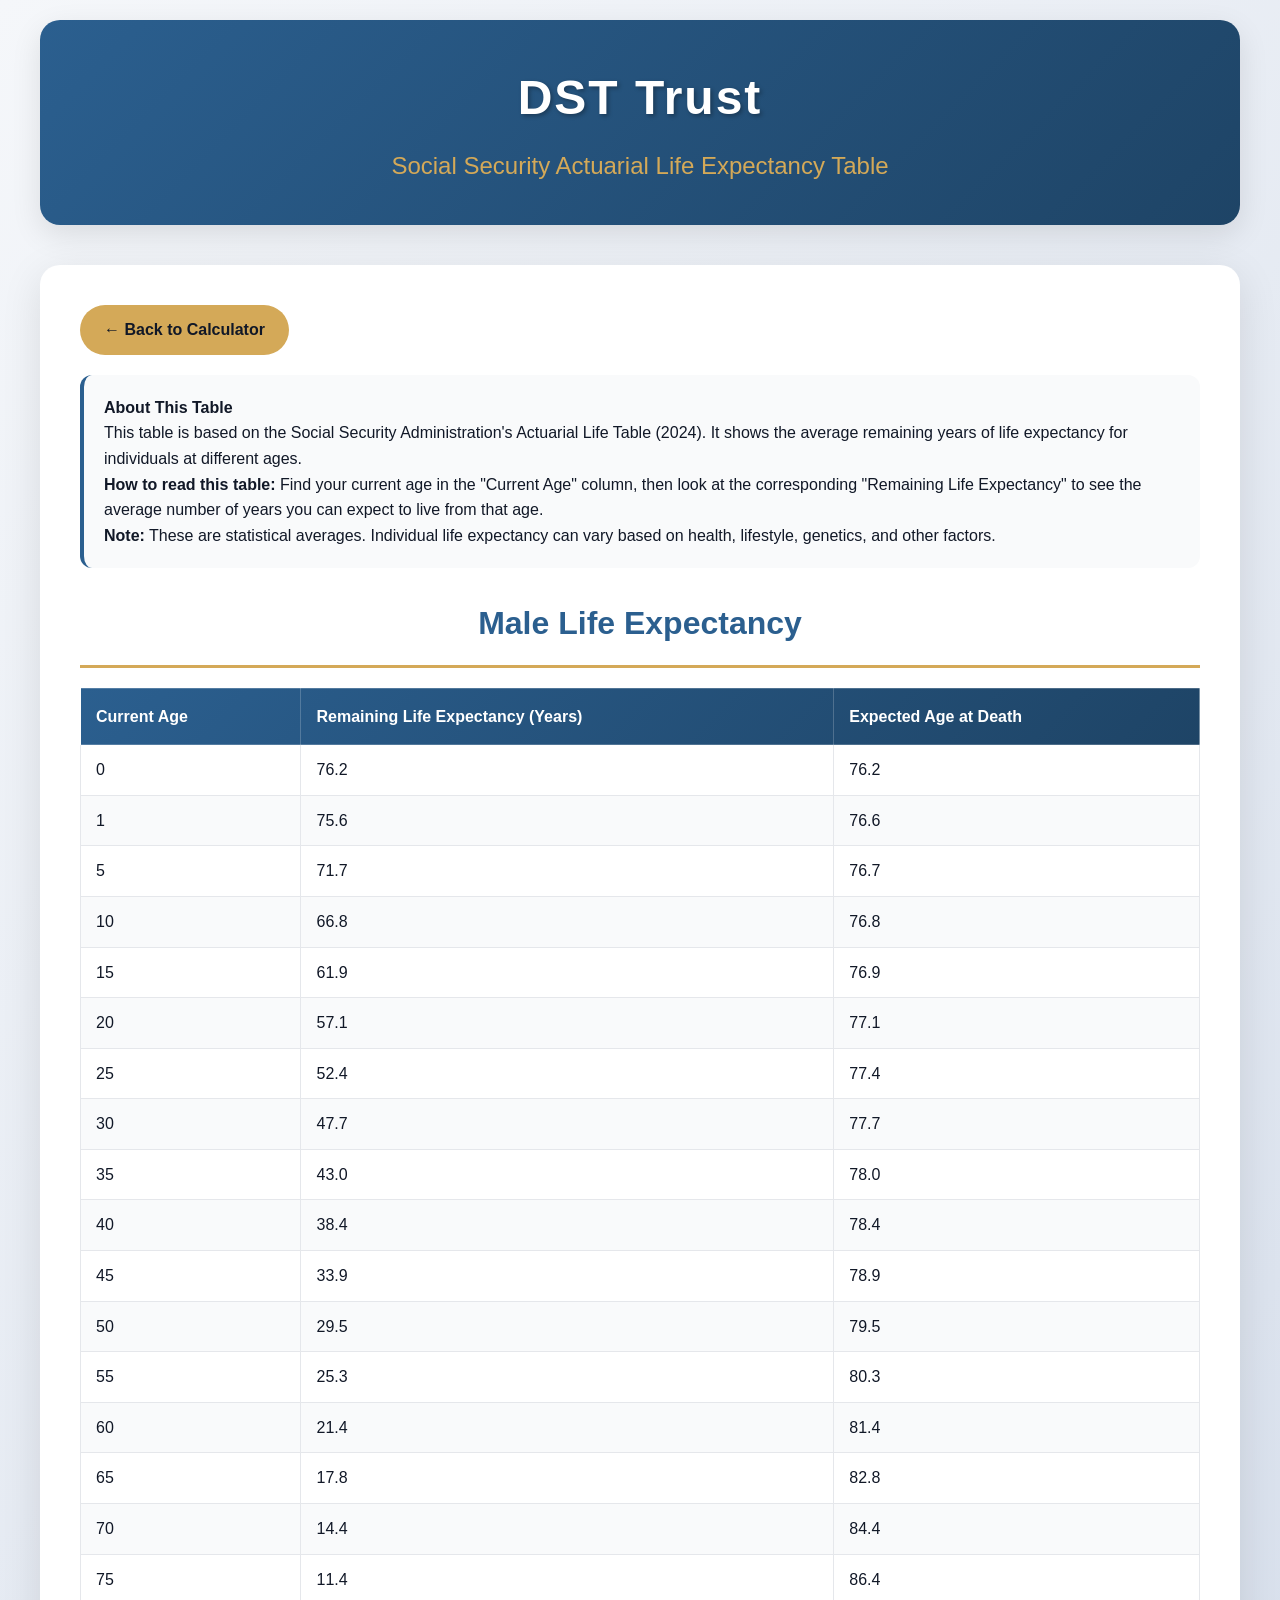
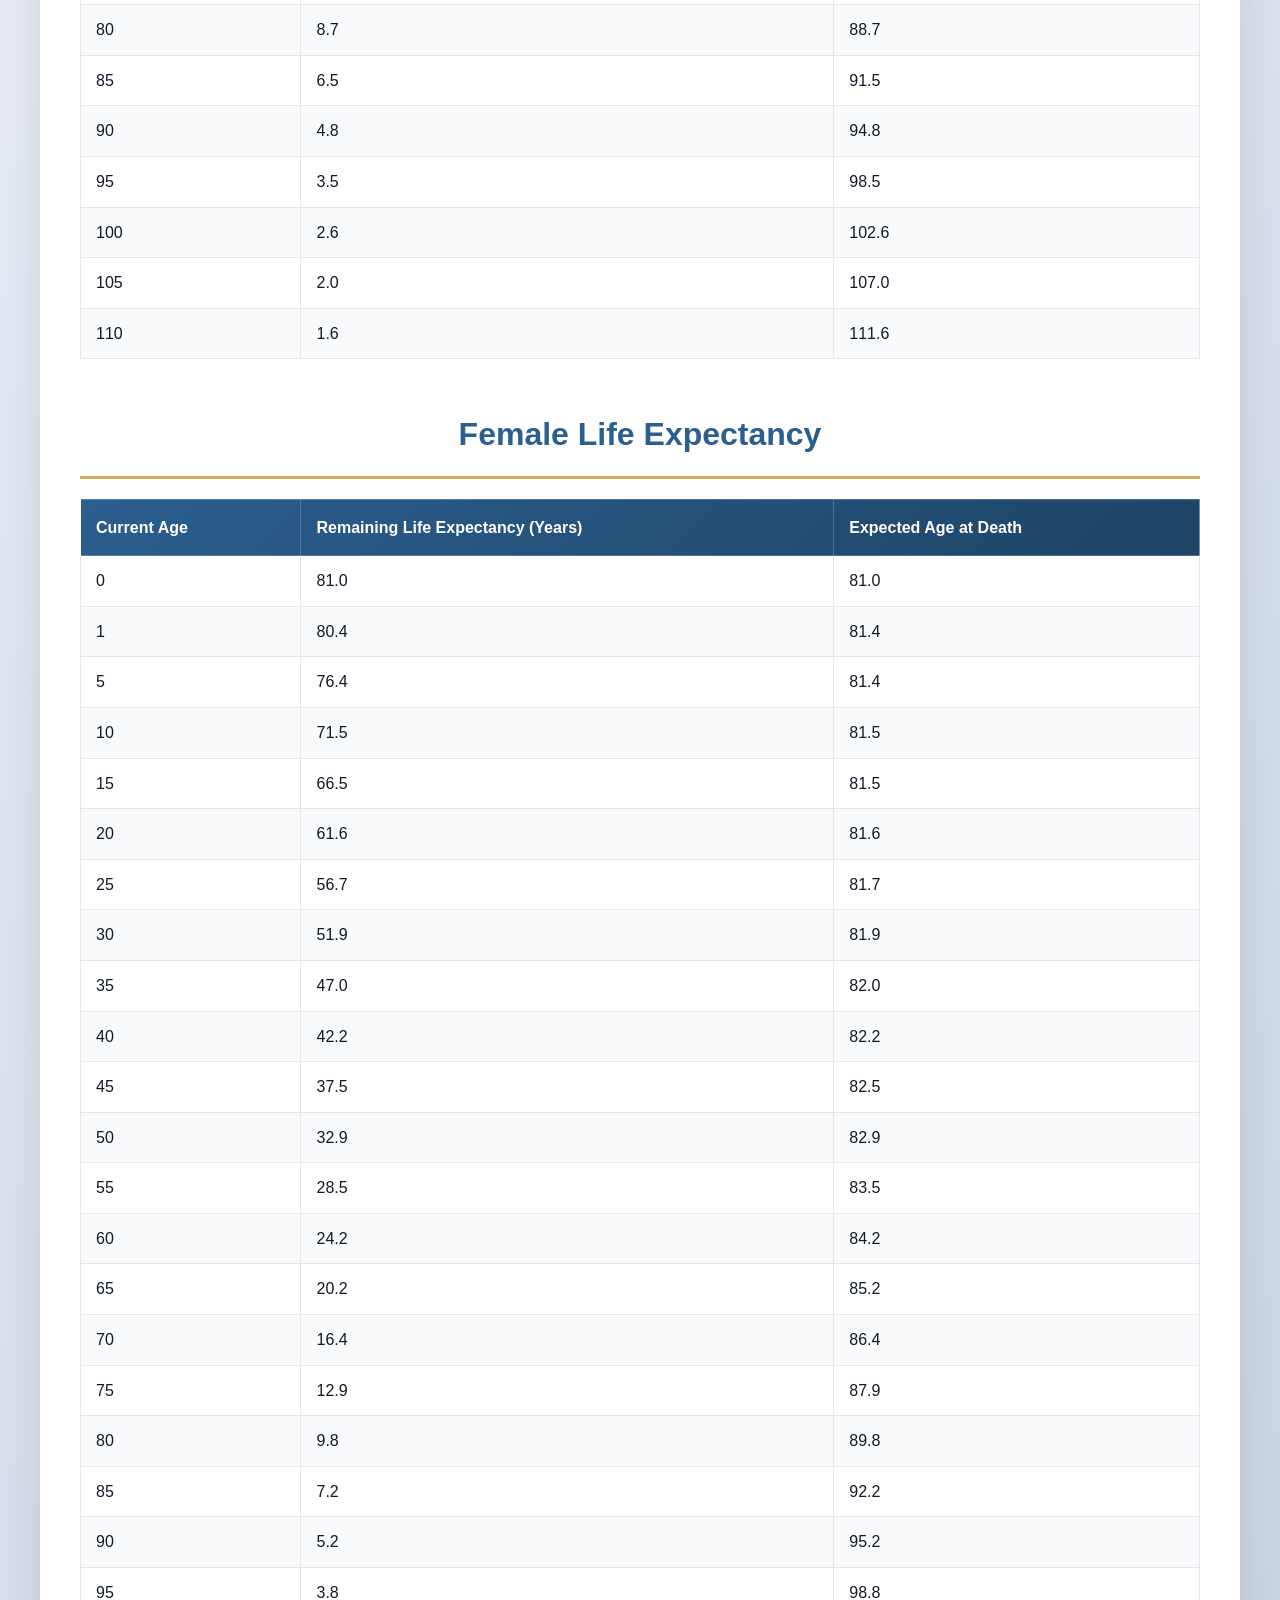
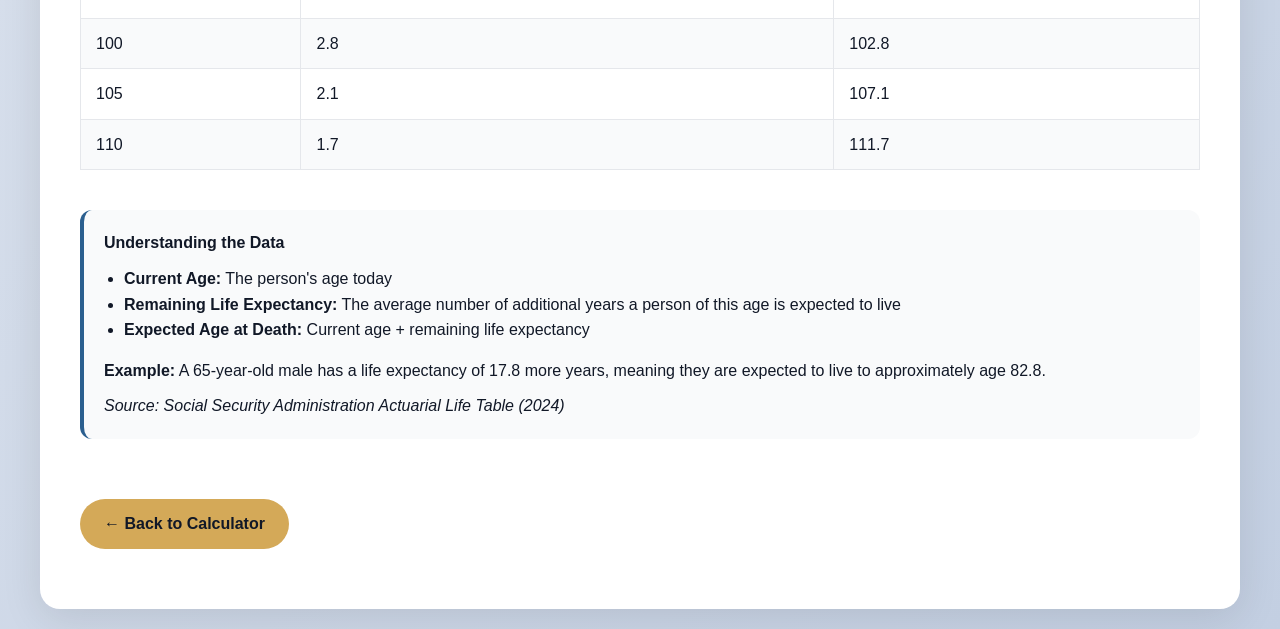
==== life-expectancy-table.html @ c445c2fd "Add comprehensive 453 Tax Savings Calculator Implemented a full-featured tax calculator for DST Trus" ====
<!DOCTYPE html>
<html lang="en">
<head>
    <meta charset="UTF-8">
    <meta name="viewport" content="width=device-width, initial-scale=1.0">
    <title>DST Trust - Social Security Life Expectancy Table</title>
    <link rel="stylesheet" href="styles.css">
</head>
<body>
    <div class="container">
        <header>
            <h1>DST Trust</h1>
            <h2>Social Security Actuarial Life Expectancy Table</h2>
        </header>

        <div class="table-container">
            <a href="index.html" class="back-button">← Back to Calculator</a>

            <div class="info-text">
                <h4>About This Table</h4>
                <p>This table is based on the Social Security Administration's Actuarial Life Table (2024). It shows the average remaining years of life expectancy for individuals at different ages.</p>
                <p><strong>How to read this table:</strong> Find your current age in the "Current Age" column, then look at the corresponding "Remaining Life Expectancy" to see the average number of years you can expect to live from that age.</p>
                <p><strong>Note:</strong> These are statistical averages. Individual life expectancy can vary based on health, lifestyle, genetics, and other factors.</p>
            </div>

            <h3>Male Life Expectancy</h3>
            <table>
                <thead>
                    <tr>
                        <th>Current Age</th>
                        <th>Remaining Life Expectancy (Years)</th>
                        <th>Expected Age at Death</th>
                    </tr>
                </thead>
                <tbody>
                    <tr><td>0</td><td>76.2</td><td>76.2</td></tr>
                    <tr><td>1</td><td>75.6</td><td>76.6</td></tr>
                    <tr><td>5</td><td>71.7</td><td>76.7</td></tr>
                    <tr><td>10</td><td>66.8</td><td>76.8</td></tr>
                    <tr><td>15</td><td>61.9</td><td>76.9</td></tr>
                    <tr><td>20</td><td>57.1</td><td>77.1</td></tr>
                    <tr><td>25</td><td>52.4</td><td>77.4</td></tr>
                    <tr><td>30</td><td>47.7</td><td>77.7</td></tr>
                    <tr><td>35</td><td>43.0</td><td>78.0</td></tr>
                    <tr><td>40</td><td>38.4</td><td>78.4</td></tr>
                    <tr><td>45</td><td>33.9</td><td>78.9</td></tr>
                    <tr><td>50</td><td>29.5</td><td>79.5</td></tr>
                    <tr><td>55</td><td>25.3</td><td>80.3</td></tr>
                    <tr><td>60</td><td>21.4</td><td>81.4</td></tr>
                    <tr><td>65</td><td>17.8</td><td>82.8</td></tr>
                    <tr><td>70</td><td>14.4</td><td>84.4</td></tr>
                    <tr><td>75</td><td>11.4</td><td>86.4</td></tr>
                    <tr><td>80</td><td>8.7</td><td>88.7</td></tr>
                    <tr><td>85</td><td>6.5</td><td>91.5</td></tr>
                    <tr><td>90</td><td>4.8</td><td>94.8</td></tr>
                    <tr><td>95</td><td>3.5</td><td>98.5</td></tr>
                    <tr><td>100</td><td>2.6</td><td>102.6</td></tr>
                    <tr><td>105</td><td>2.0</td><td>107.0</td></tr>
                    <tr><td>110</td><td>1.6</td><td>111.6</td></tr>
                </tbody>
            </table>

            <h3 style="margin-top: 50px;">Female Life Expectancy</h3>
            <table>
                <thead>
                    <tr>
                        <th>Current Age</th>
                        <th>Remaining Life Expectancy (Years)</th>
                        <th>Expected Age at Death</th>
                    </tr>
                </thead>
                <tbody>
                    <tr><td>0</td><td>81.0</td><td>81.0</td></tr>
                    <tr><td>1</td><td>80.4</td><td>81.4</td></tr>
                    <tr><td>5</td><td>76.4</td><td>81.4</td></tr>
                    <tr><td>10</td><td>71.5</td><td>81.5</td></tr>
                    <tr><td>15</td><td>66.5</td><td>81.5</td></tr>
                    <tr><td>20</td><td>61.6</td><td>81.6</td></tr>
                    <tr><td>25</td><td>56.7</td><td>81.7</td></tr>
                    <tr><td>30</td><td>51.9</td><td>81.9</td></tr>
                    <tr><td>35</td><td>47.0</td><td>82.0</td></tr>
                    <tr><td>40</td><td>42.2</td><td>82.2</td></tr>
                    <tr><td>45</td><td>37.5</td><td>82.5</td></tr>
                    <tr><td>50</td><td>32.9</td><td>82.9</td></tr>
                    <tr><td>55</td><td>28.5</td><td>83.5</td></tr>
                    <tr><td>60</td><td>24.2</td><td>84.2</td></tr>
                    <tr><td>65</td><td>20.2</td><td>85.2</td></tr>
                    <tr><td>70</td><td>16.4</td><td>86.4</td></tr>
                    <tr><td>75</td><td>12.9</td><td>87.9</td></tr>
                    <tr><td>80</td><td>9.8</td><td>89.8</td></tr>
                    <tr><td>85</td><td>7.2</td><td>92.2</td></tr>
                    <tr><td>90</td><td>5.2</td><td>95.2</td></tr>
                    <tr><td>95</td><td>3.8</td><td>98.8</td></tr>
                    <tr><td>100</td><td>2.8</td><td>102.8</td></tr>
                    <tr><td>105</td><td>2.1</td><td>107.1</td></tr>
                    <tr><td>110</td><td>1.7</td><td>111.7</td></tr>
                </tbody>
            </table>

            <div class="info-text" style="margin-top: 40px;">
                <h4>Understanding the Data</h4>
                <ul style="margin-left: 20px; margin-top: 10px;">
                    <li><strong>Current Age:</strong> The person's age today</li>
                    <li><strong>Remaining Life Expectancy:</strong> The average number of additional years a person of this age is expected to live</li>
                    <li><strong>Expected Age at Death:</strong> Current age + remaining life expectancy</li>
                </ul>
                <p style="margin-top: 15px;"><strong>Example:</strong> A 65-year-old male has a life expectancy of 17.8 more years, meaning they are expected to live to approximately age 82.8.</p>
                <p style="margin-top: 10px;"><em>Source: Social Security Administration Actuarial Life Table (2024)</em></p>
            </div>

            <a href="index.html" class="back-button" style="margin-top: 30px;">← Back to Calculator</a>
        </div>
    </div>
</body>
</html>
---- styles.css ----
/* Brand Colors */
:root {
    --primary-blue: #2b5f8f;
    --primary-gold: #d4a958;
    --primary-red: #c44d4d;
    --primary-gray: #6B7280;
    --white: #ffffff;
    --light-gray: #f9fafb;
    --border-gray: #e5e7eb;
    --text-dark: #111827;
    --text-medium: #374151;
    --success-green: #10b981;
    --shadow: rgba(0, 0, 0, 0.1);
}

* {
    margin: 0;
    padding: 0;
    box-sizing: border-box;
}

body {
    font-family: 'Segoe UI', Tahoma, Geneva, Verdana, sans-serif;
    background: linear-gradient(135deg, #f5f7fa 0%, #c3cfe2 100%);
    color: var(--text-dark);
    line-height: 1.6;
    min-height: 100vh;
    padding: 20px;
}

.container {
    max-width: 1200px;
    margin: 0 auto;
}

header {
    text-align: center;
    margin-bottom: 40px;
    background: linear-gradient(135deg, var(--primary-blue) 0%, #1e4466 100%);
    padding: 40px 20px;
    border-radius: 20px;
    color: var(--white);
    box-shadow: 0 10px 30px var(--shadow);
}

header h1 {
    font-size: 3em;
    margin-bottom: 10px;
    letter-spacing: 2px;
    text-shadow: 2px 2px 4px rgba(0, 0, 0, 0.3);
}

header h2 {
    font-size: 1.5em;
    font-weight: 300;
    color: var(--primary-gold);
}

.calculator-card {
    background: var(--white);
    border-radius: 20px;
    padding: 40px;
    box-shadow: 0 10px 40px var(--shadow);
    margin-bottom: 30px;
}

.section {
    margin-bottom: 35px;
    padding-bottom: 30px;
    border-bottom: 2px solid var(--border-gray);
}

.section:last-child {
    border-bottom: none;
}

.section h3 {
    color: var(--primary-blue);
    font-size: 1.8em;
    margin-bottom: 25px;
    padding-bottom: 10px;
    border-bottom: 3px solid var(--primary-gold);
    display: inline-block;
}

.form-group {
    margin-bottom: 25px;
}

.form-group label {
    display: block;
    margin-bottom: 8px;
    font-weight: 600;
    color: var(--text-medium);
    font-size: 0.95em;
}

.form-group input,
.form-group select {
    width: 100%;
    padding: 14px 18px;
    border: 2px solid var(--border-gray);
    border-radius: 12px;
    font-size: 1em;
    transition: all 0.3s ease;
    background-color: var(--light-gray);
}

.form-group input:focus,
.form-group select:focus {
    outline: none;
    border-color: var(--primary-blue);
    background-color: var(--white);
    box-shadow: 0 0 0 4px rgba(43, 95, 143, 0.1);
}

.help-text {
    display: block;
    margin-top: 6px;
    font-size: 0.85em;
    color: var(--primary-gray);
    font-style: italic;
}

.button-group {
    display: flex;
    gap: 15px;
    margin-top: 30px;
    flex-wrap: wrap;
}

.btn-primary,
.btn-secondary {
    padding: 16px 32px;
    font-size: 1.1em;
    font-weight: 600;
    border: none;
    border-radius: 50px;
    cursor: pointer;
    transition: all 0.3s ease;
    text-decoration: none;
    display: inline-block;
    text-align: center;
}

.btn-primary {
    background: linear-gradient(135deg, var(--primary-blue) 0%, #1e4466 100%);
    color: var(--white);
    flex: 1;
    min-width: 200px;
}

.btn-primary:hover {
    transform: translateY(-2px);
    box-shadow: 0 8px 20px rgba(43, 95, 143, 0.3);
}

.btn-secondary {
    background: linear-gradient(135deg, var(--primary-gold) 0%, #c49748 100%);
    color: var(--text-dark);
    flex: 1;
    min-width: 200px;
}

.btn-secondary:hover {
    transform: translateY(-2px);
    box-shadow: 0 8px 20px rgba(212, 169, 88, 0.3);
}

.results-section {
    background: var(--white);
    border-radius: 20px;
    padding: 40px;
    box-shadow: 0 10px 40px var(--shadow);
    margin-top: 30px;
}

.results-section h3 {
    color: var(--primary-blue);
    font-size: 2em;
    margin-bottom: 30px;
    text-align: center;
    padding-bottom: 15px;
    border-bottom: 3px solid var(--primary-gold);
}

.results-grid {
    display: grid;
    grid-template-columns: repeat(auto-fit, minmax(280px, 1fr));
    gap: 25px;
    margin-bottom: 40px;
}

.result-card {
    background: var(--light-gray);
    border-radius: 16px;
    padding: 25px;
    border: 2px solid var(--border-gray);
    transition: all 0.3s ease;
}

.result-card:hover {
    transform: translateY(-3px);
    box-shadow: 0 8px 20px var(--shadow);
}

.result-card.highlight {
    background: linear-gradient(135deg, rgba(43, 95, 143, 0.05) 0%, rgba(212, 169, 88, 0.05) 100%);
    border: 2px solid var(--primary-gold);
}

.result-card h4 {
    color: var(--primary-blue);
    font-size: 1.3em;
    margin-bottom: 20px;
    padding-bottom: 10px;
    border-bottom: 2px solid var(--primary-gold);
}

.result-item {
    display: flex;
    justify-content: space-between;
    padding: 10px 0;
    border-bottom: 1px solid var(--border-gray);
}

.result-item:last-child {
    border-bottom: none;
}

.result-item.total {
    margin-top: 10px;
    padding-top: 15px;
    border-top: 2px solid var(--primary-blue);
    font-size: 1.1em;
}

.result-item span:first-child {
    color: var(--text-medium);
}

.result-item span:last-child {
    color: var(--primary-blue);
    font-weight: 600;
}

.comparison-section {
    background: var(--light-gray);
    border-radius: 16px;
    padding: 30px;
    margin-top: 30px;
}

.comparison-section h4 {
    color: var(--primary-blue);
    font-size: 1.6em;
    margin-bottom: 25px;
    text-align: center;
}

.comparison-card {
    display: grid;
    grid-template-columns: repeat(auto-fit, minmax(300px, 1fr));
    gap: 25px;
    margin-bottom: 25px;
}

.comparison-item {
    background: var(--white);
    border-radius: 12px;
    padding: 25px;
    border: 2px solid var(--border-gray);
}

.comparison-item.highlight {
    background: linear-gradient(135deg, rgba(43, 95, 143, 0.08) 0%, rgba(212, 169, 88, 0.08) 100%);
    border: 2px solid var(--primary-gold);
}

.comparison-item h5 {
    color: var(--primary-blue);
    font-size: 1.2em;
    margin-bottom: 15px;
    padding-bottom: 8px;
    border-bottom: 2px solid var(--primary-gold);
}

.comparison-item p {
    margin: 12px 0;
    color: var(--text-medium);
}

.comparison-item span {
    font-weight: 700;
    color: var(--primary-blue);
    float: right;
}

.advantage {
    background: linear-gradient(135deg, var(--success-green) 0%, #059669 100%);
    color: var(--white);
    padding: 20px;
    border-radius: 12px;
    text-align: center;
    font-size: 1.2em;
    box-shadow: 0 5px 15px rgba(16, 185, 129, 0.3);
}

.advantage span {
    font-size: 1.3em;
    font-weight: 700;
}

/* Life Expectancy Table Styles */
.table-container {
    background: var(--white);
    border-radius: 20px;
    padding: 40px;
    box-shadow: 0 10px 40px var(--shadow);
    overflow-x: auto;
}

.table-container h3 {
    color: var(--primary-blue);
    font-size: 2em;
    margin-bottom: 20px;
    text-align: center;
    padding-bottom: 15px;
    border-bottom: 3px solid var(--primary-gold);
}

.info-text {
    background: var(--light-gray);
    padding: 20px;
    border-radius: 12px;
    margin-bottom: 30px;
    border-left: 4px solid var(--primary-blue);
}

table {
    width: 100%;
    border-collapse: collapse;
    margin-top: 20px;
}

table thead {
    background: linear-gradient(135deg, var(--primary-blue) 0%, #1e4466 100%);
    color: var(--white);
}

table th {
    padding: 15px;
    text-align: left;
    font-weight: 600;
    border: 1px solid rgba(255, 255, 255, 0.2);
}

table td {
    padding: 12px 15px;
    border: 1px solid var(--border-gray);
}

table tbody tr:nth-child(even) {
    background-color: var(--light-gray);
}

table tbody tr:hover {
    background-color: rgba(43, 95, 143, 0.05);
}

.back-button {
    display: inline-block;
    margin-bottom: 20px;
    padding: 12px 24px;
    background: var(--primary-gold);
    color: var(--text-dark);
    text-decoration: none;
    border-radius: 50px;
    font-weight: 600;
    transition: all 0.3s ease;
}

.back-button:hover {
    transform: translateY(-2px);
    box-shadow: 0 5px 15px rgba(212, 169, 88, 0.3);
}

/* Responsive Design */
@media (max-width: 768px) {
    header h1 {
        font-size: 2em;
    }

    header h2 {
        font-size: 1.2em;
    }

    .calculator-card {
        padding: 25px;
    }

    .results-section {
        padding: 25px;
    }

    .button-group {
        flex-direction: column;
    }

    .btn-primary,
    .btn-secondary {
        width: 100%;
    }

    .results-grid {
        grid-template-columns: 1fr;
    }

    .comparison-card {
        grid-template-columns: 1fr;
    }
}
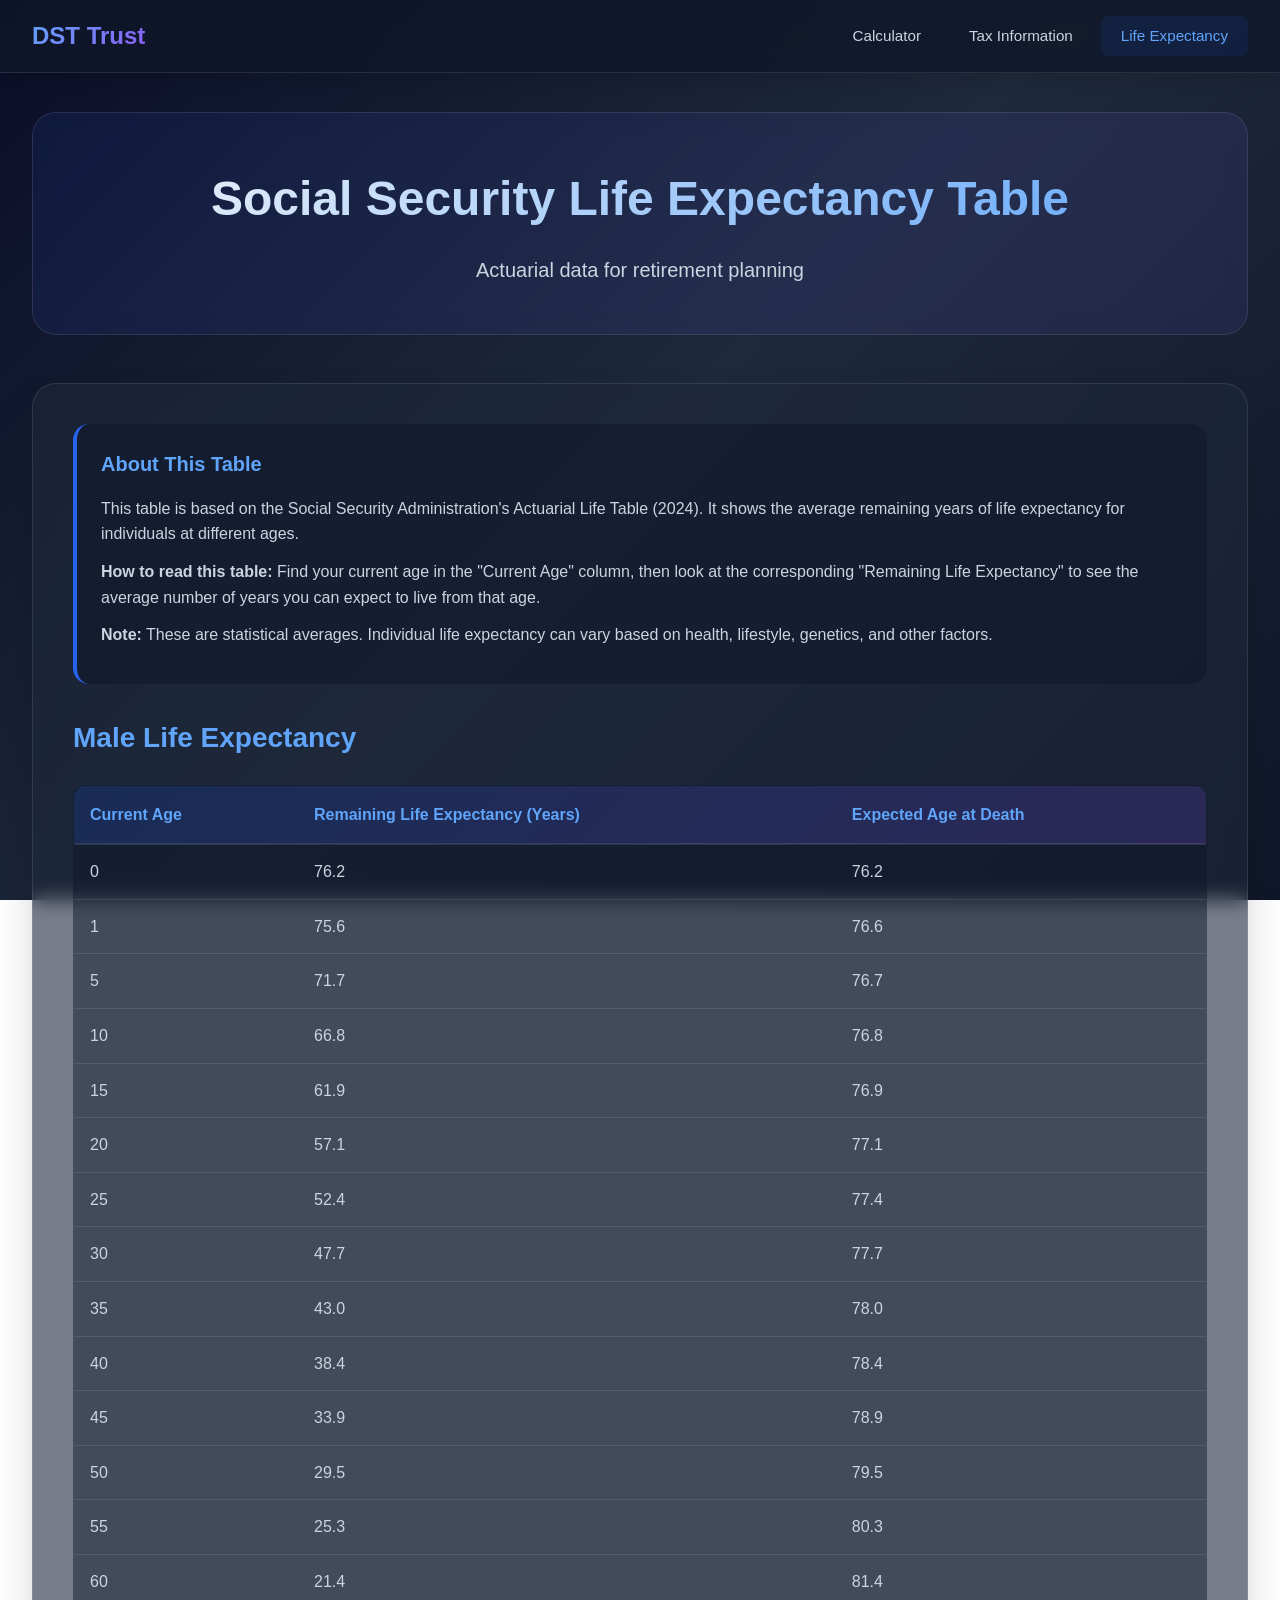
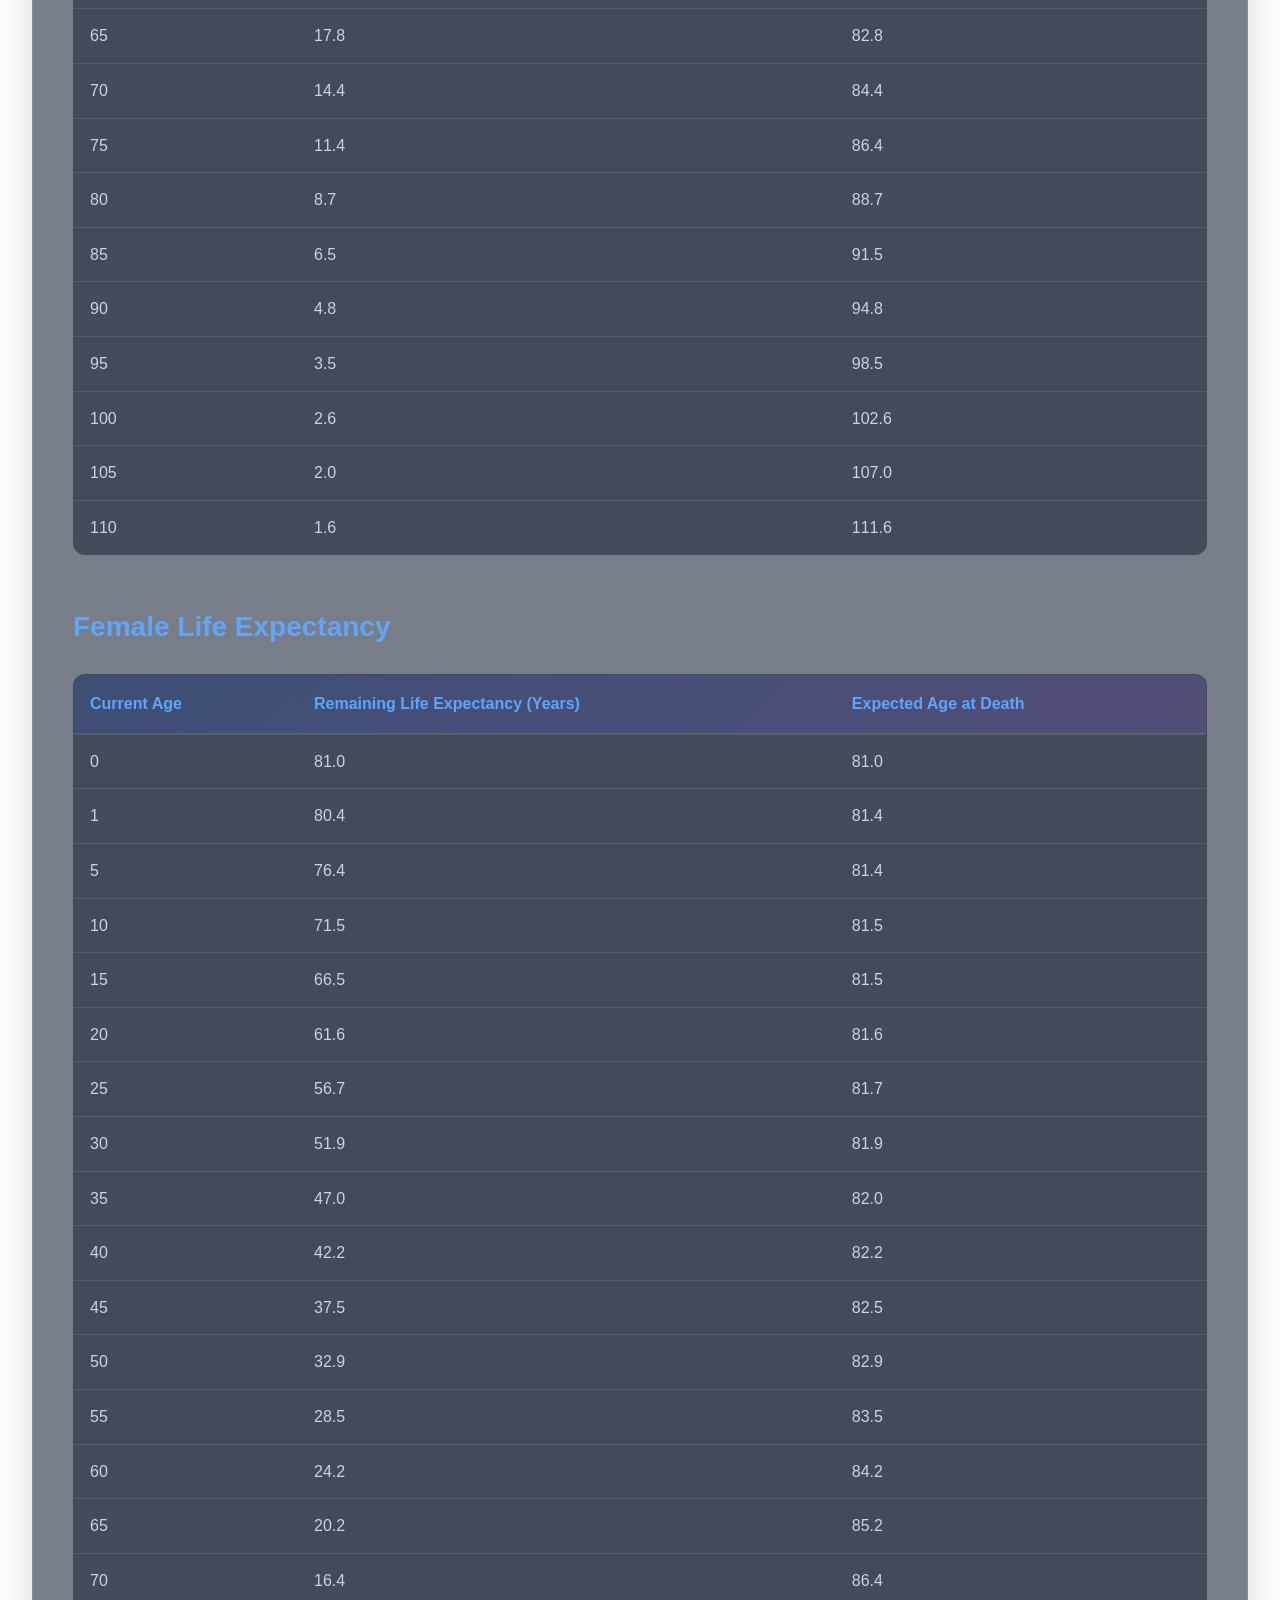
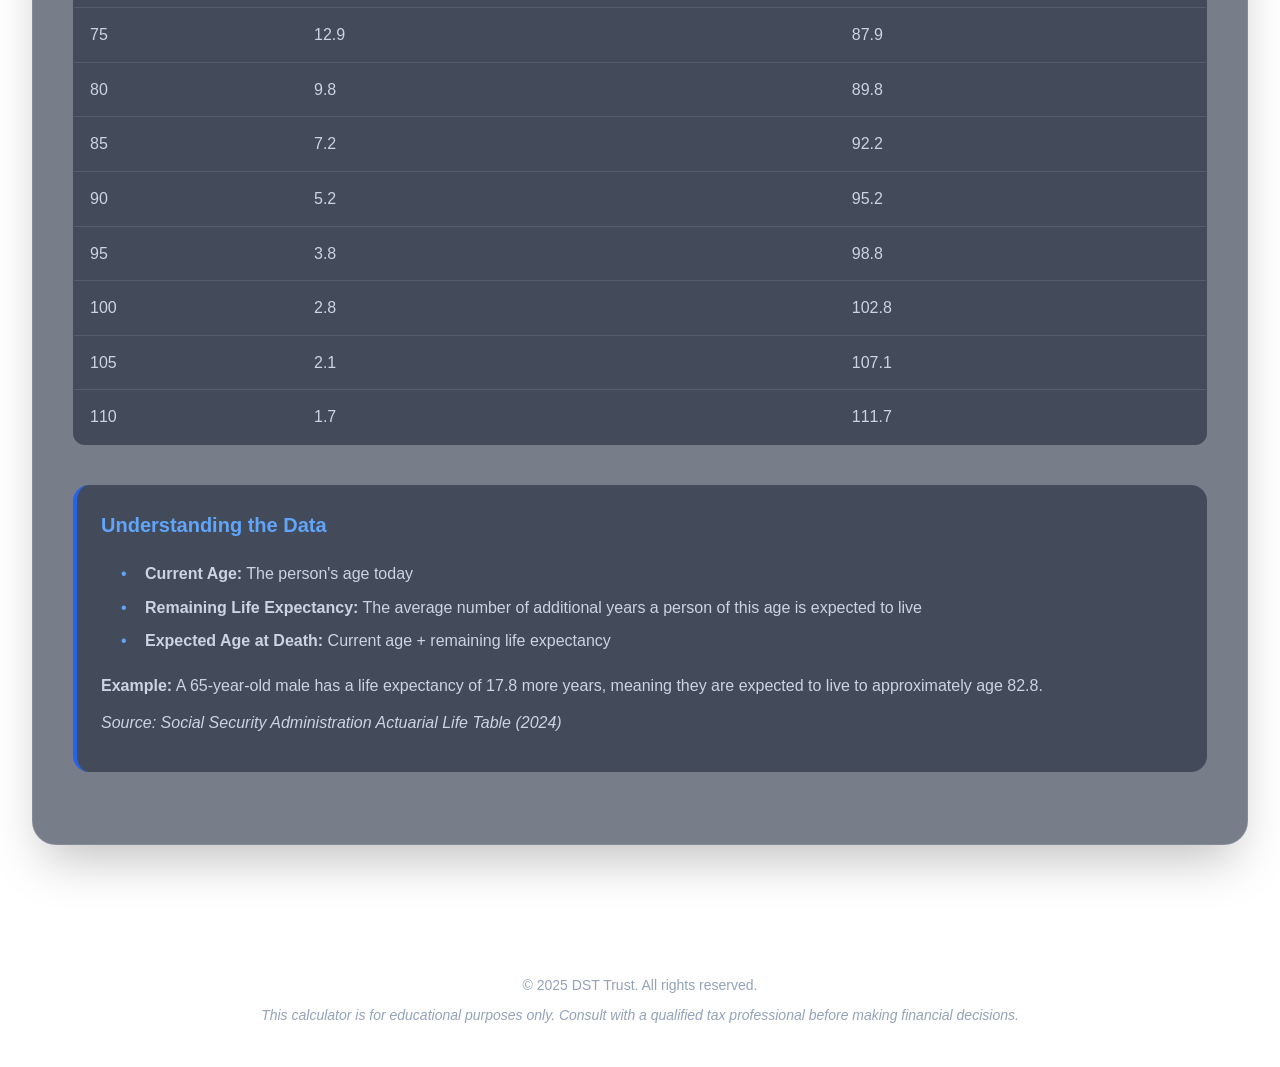
==== commit 1390a817: "Complete UI modernization and add comprehensive tax information page Major UI/UX Updates: - Complete" ====
--- a/life-expectancy-table.html
+++ b/life-expectancy-table.html
@@ -7,14 +7,28 @@
     <link rel="stylesheet" href="styles.css">
 </head>
 <body>
+    <nav class="top-nav">
+        <div class="nav-container">
+            <div class="nav-logo">
+                <span class="logo-text">DST Trust</span>
+            </div>
+            <div class="nav-links">
+                <a href="index.html" class="nav-link">Calculator</a>
+                <a href="tax-info.html" class="nav-link">Tax Information</a>
+                <a href="life-expectancy-table.html" class="nav-link active">Life Expectancy</a>
+            </div>
+        </div>
+    </nav>
+
     <div class="container">
-        <header>
-            <h1>DST Trust</h1>
-            <h2>Social Security Actuarial Life Expectancy Table</h2>
+        <header class="page-header">
+            <div class="header-content">
+                <h1>Social Security Life Expectancy Table</h1>
+                <p class="header-subtitle">Actuarial data for retirement planning</p>
+            </div>
         </header>
 
         <div class="table-container">
-            <a href="index.html" class="back-button">← Back to Calculator</a>
 
             <div class="info-text">
                 <h4>About This Table</h4>
@@ -107,9 +121,14 @@
                 <p style="margin-top: 15px;"><strong>Example:</strong> A 65-year-old male has a life expectancy of 17.8 more years, meaning they are expected to live to approximately age 82.8.</p>
                 <p style="margin-top: 10px;"><em>Source: Social Security Administration Actuarial Life Table (2024)</em></p>
             </div>
-
-            <a href="index.html" class="back-button" style="margin-top: 30px;">← Back to Calculator</a>
         </div>
     </div>
+
+    <footer class="site-footer">
+        <div class="footer-content">
+            <p>&copy; 2025 DST Trust. All rights reserved.</p>
+            <p class="disclaimer">This calculator is for educational purposes only. Consult with a qualified tax professional before making financial decisions.</p>
+        </div>
+    </footer>
 </body>
 </html>
--- a/styles.css
+++ b/styles.css
@@ -1,16 +1,51 @@
-/* Brand Colors */
+/* Modern Tech Color Palette */
 :root {
-    --primary-blue: #2b5f8f;
-    --primary-gold: #d4a958;
-    --primary-red: #c44d4d;
-    --primary-gray: #6B7280;
-    --white: #ffffff;
-    --light-gray: #f9fafb;
-    --border-gray: #e5e7eb;
-    --text-dark: #111827;
-    --text-medium: #374151;
-    --success-green: #10b981;
-    --shadow: rgba(0, 0, 0, 0.1);
+    /* Primary Colors */
+    --primary-blue: #2563eb;
+    --primary-dark: #1e40af;
+    --primary-light: #60a5fa;
+
+    /* Accent Colors */
+    --accent-purple: #8b5cf6;
+    --accent-cyan: #06b6d4;
+    --accent-green: #10b981;
+    --accent-orange: #f59e0b;
+    --accent-pink: #ec4899;
+
+    /* Neutrals */
+    --gray-50: #f9fafb;
+    --gray-100: #f3f4f6;
+    --gray-200: #e5e7eb;
+    --gray-300: #d1d5db;
+    --gray-400: #9ca3af;
+    --gray-500: #6b7280;
+    --gray-600: #4b5563;
+    --gray-700: #374151;
+    --gray-800: #1f2937;
+    --gray-900: #111827;
+
+    /* Background */
+    --bg-primary: #0a0e27;
+    --bg-secondary: #0f172a;
+    --bg-card: #1e293b;
+    --bg-gradient: linear-gradient(135deg, #0a0e27 0%, #1e293b 50%, #0f172a 100%);
+
+    /* Glassmorphism */
+    --glass-bg: rgba(255, 255, 255, 0.05);
+    --glass-border: rgba(255, 255, 255, 0.1);
+
+    /* Shadows */
+    --shadow-sm: 0 1px 2px 0 rgb(0 0 0 / 0.05);
+    --shadow-md: 0 4px 6px -1px rgb(0 0 0 / 0.1);
+    --shadow-lg: 0 10px 15px -3px rgb(0 0 0 / 0.1);
+    --shadow-xl: 0 20px 25px -5px rgb(0 0 0 / 0.1);
+    --shadow-2xl: 0 25px 50px -12px rgb(0 0 0 / 0.25);
+    --shadow-glow: 0 0 20px rgba(37, 99, 235, 0.3);
+
+    /* Text */
+    --text-primary: #f1f5f9;
+    --text-secondary: #cbd5e1;
+    --text-tertiary: #94a3b8;
 }
 
 * {
@@ -20,54 +55,125 @@
 }
 
 body {
-    font-family: 'Segoe UI', Tahoma, Geneva, Verdana, sans-serif;
-    background: linear-gradient(135deg, #f5f7fa 0%, #c3cfe2 100%);
-    color: var(--text-dark);
+    font-family: 'Inter', -apple-system, BlinkMacSystemFont, 'Segoe UI', sans-serif;
+    background: var(--bg-gradient);
+    background-attachment: fixed;
+    color: var(--text-primary);
     line-height: 1.6;
     min-height: 100vh;
-    padding: 20px;
-}
-
+    padding-top: 80px;
+}
+
+/* Navigation */
+.top-nav {
+    position: fixed;
+    top: 0;
+    left: 0;
+    right: 0;
+    z-index: 1000;
+    background: rgba(15, 23, 42, 0.8);
+    backdrop-filter: blur(12px);
+    border-bottom: 1px solid var(--glass-border);
+    box-shadow: var(--shadow-lg);
+}
+
+.nav-container {
+    max-width: 1400px;
+    margin: 0 auto;
+    padding: 1rem 2rem;
+    display: flex;
+    justify-content: space-between;
+    align-items: center;
+}
+
+.nav-logo {
+    display: flex;
+    align-items: center;
+}
+
+.logo-text {
+    font-size: 1.5rem;
+    font-weight: 700;
+    background: linear-gradient(135deg, var(--primary-light) 0%, var(--accent-purple) 100%);
+    -webkit-background-clip: text;
+    -webkit-text-fill-color: transparent;
+    background-clip: text;
+}
+
+.nav-links {
+    display: flex;
+    gap: 0.5rem;
+}
+
+.nav-link {
+    padding: 0.5rem 1.25rem;
+    color: var(--text-secondary);
+    text-decoration: none;
+    border-radius: 8px;
+    transition: all 0.3s ease;
+    font-weight: 500;
+    font-size: 0.95rem;
+}
+
+.nav-link:hover {
+    color: var(--text-primary);
+    background: var(--glass-bg);
+}
+
+.nav-link.active {
+    color: var(--primary-light);
+    background: rgba(37, 99, 235, 0.1);
+}
+
+/* Container */
 .container {
-    max-width: 1200px;
+    max-width: 1400px;
     margin: 0 auto;
-}
-
-header {
+    padding: 2rem;
+}
+
+/* Page Header */
+.page-header {
     text-align: center;
-    margin-bottom: 40px;
-    background: linear-gradient(135deg, var(--primary-blue) 0%, #1e4466 100%);
-    padding: 40px 20px;
-    border-radius: 20px;
-    color: var(--white);
-    box-shadow: 0 10px 30px var(--shadow);
-}
-
-header h1 {
-    font-size: 3em;
-    margin-bottom: 10px;
-    letter-spacing: 2px;
-    text-shadow: 2px 2px 4px rgba(0, 0, 0, 0.3);
-}
-
-header h2 {
-    font-size: 1.5em;
-    font-weight: 300;
-    color: var(--primary-gold);
-}
-
+    margin-bottom: 3rem;
+    padding: 3rem 2rem;
+    background: linear-gradient(135deg, rgba(37, 99, 235, 0.1) 0%, rgba(139, 92, 246, 0.1) 100%);
+    border-radius: 24px;
+    border: 1px solid var(--glass-border);
+    backdrop-filter: blur(10px);
+}
+
+.header-content h1 {
+    font-size: 3rem;
+    font-weight: 700;
+    margin-bottom: 1rem;
+    background: linear-gradient(135deg, var(--text-primary) 0%, var(--primary-light) 100%);
+    -webkit-background-clip: text;
+    -webkit-text-fill-color: transparent;
+    background-clip: text;
+}
+
+.header-subtitle {
+    font-size: 1.25rem;
+    color: var(--text-secondary);
+    font-weight: 400;
+}
+
+/* Calculator Card */
 .calculator-card {
-    background: var(--white);
-    border-radius: 20px;
-    padding: 40px;
-    box-shadow: 0 10px 40px var(--shadow);
-    margin-bottom: 30px;
+    background: rgba(30, 41, 59, 0.6);
+    backdrop-filter: blur(10px);
+    border-radius: 24px;
+    padding: 3rem;
+    border: 1px solid var(--glass-border);
+    box-shadow: var(--shadow-2xl);
+    margin-bottom: 2rem;
 }
 
 .section {
-    margin-bottom: 35px;
-    padding-bottom: 30px;
-    border-bottom: 2px solid var(--border-gray);
+    margin-bottom: 2.5rem;
+    padding-bottom: 2rem;
+    border-bottom: 1px solid var(--glass-border);
 }
 
 .section:last-child {
@@ -75,348 +181,987 @@
 }
 
 .section h3 {
-    color: var(--primary-blue);
-    font-size: 1.8em;
-    margin-bottom: 25px;
-    padding-bottom: 10px;
-    border-bottom: 3px solid var(--primary-gold);
-    display: inline-block;
-}
-
+    color: var(--primary-light);
+    font-size: 1.5rem;
+    margin-bottom: 1.5rem;
+    font-weight: 600;
+    display: flex;
+    align-items: center;
+    gap: 0.5rem;
+}
+
+.section h3::before {
+    content: '';
+    width: 4px;
+    height: 24px;
+    background: linear-gradient(180deg, var(--primary-light) 0%, var(--accent-purple) 100%);
+    border-radius: 2px;
+}
+
+/* Form Elements */
 .form-group {
-    margin-bottom: 25px;
+    margin-bottom: 1.5rem;
 }
 
 .form-group label {
     display: block;
-    margin-bottom: 8px;
-    font-weight: 600;
-    color: var(--text-medium);
-    font-size: 0.95em;
+    margin-bottom: 0.5rem;
+    font-weight: 500;
+    color: var(--text-secondary);
+    font-size: 0.95rem;
 }
 
 .form-group input,
 .form-group select {
     width: 100%;
-    padding: 14px 18px;
-    border: 2px solid var(--border-gray);
+    padding: 0.875rem 1rem;
+    background: rgba(15, 23, 42, 0.5);
+    border: 1px solid var(--glass-border);
     border-radius: 12px;
-    font-size: 1em;
+    color: var(--text-primary);
+    font-size: 1rem;
     transition: all 0.3s ease;
-    background-color: var(--light-gray);
+    font-family: inherit;
 }
 
 .form-group input:focus,
 .form-group select:focus {
     outline: none;
-    border-color: var(--primary-blue);
-    background-color: var(--white);
-    box-shadow: 0 0 0 4px rgba(43, 95, 143, 0.1);
+    border-color: var(--primary-light);
+    background: rgba(15, 23, 42, 0.8);
+    box-shadow: 0 0 0 3px rgba(37, 99, 235, 0.1);
+}
+
+.form-group input::placeholder {
+    color: var(--gray-500);
+}
+
+.radio-group {
+    display: flex;
+    flex-direction: column;
+    gap: 0.75rem;
+}
+
+.radio-label {
+    display: flex;
+    align-items: center;
+    padding: 1rem 1.25rem;
+    background: rgba(15, 23, 42, 0.5);
+    border: 1px solid var(--glass-border);
+    border-radius: 12px;
+    cursor: pointer;
+    transition: all 0.3s ease;
+}
+
+.radio-label:hover {
+    border-color: var(--primary-light);
+    background: rgba(37, 99, 235, 0.05);
+}
+
+.radio-label input[type="radio"] {
+    width: auto;
+    margin-right: 0.75rem;
+    cursor: pointer;
+    accent-color: var(--primary-blue);
+}
+
+.radio-label input[type="radio"]:checked + span {
+    font-weight: 600;
+    color: var(--primary-light);
 }
 
 .help-text {
     display: block;
-    margin-top: 6px;
-    font-size: 0.85em;
-    color: var(--primary-gray);
+    margin-top: 0.5rem;
+    font-size: 0.875rem;
+    color: var(--text-tertiary);
     font-style: italic;
 }
 
+/* Buttons */
 .button-group {
     display: flex;
-    gap: 15px;
-    margin-top: 30px;
-    flex-wrap: wrap;
+    gap: 1rem;
+    margin-top: 2rem;
 }
 
 .btn-primary,
 .btn-secondary {
-    padding: 16px 32px;
-    font-size: 1.1em;
+    display: inline-flex;
+    align-items: center;
+    justify-content: center;
+    gap: 0.5rem;
+    padding: 1rem 2rem;
+    font-size: 1.125rem;
     font-weight: 600;
     border: none;
-    border-radius: 50px;
+    border-radius: 12px;
     cursor: pointer;
     transition: all 0.3s ease;
     text-decoration: none;
-    display: inline-block;
-    text-align: center;
+    position: relative;
+    overflow: hidden;
 }
 
 .btn-primary {
-    background: linear-gradient(135deg, var(--primary-blue) 0%, #1e4466 100%);
-    color: var(--white);
+    background: linear-gradient(135deg, var(--primary-blue) 0%, var(--accent-purple) 100%);
+    color: white;
+    box-shadow: var(--shadow-glow);
     flex: 1;
-    min-width: 200px;
 }
 
 .btn-primary:hover {
     transform: translateY(-2px);
-    box-shadow: 0 8px 20px rgba(43, 95, 143, 0.3);
+    box-shadow: 0 0 30px rgba(37, 99, 235, 0.5);
+}
+
+.btn-primary:active {
+    transform: translateY(0);
+}
+
+.btn-icon {
+    transition: transform 0.3s ease;
+}
+
+.btn-primary:hover .btn-icon {
+    transform: translateX(4px);
 }
 
 .btn-secondary {
-    background: linear-gradient(135deg, var(--primary-gold) 0%, #c49748 100%);
-    color: var(--text-dark);
-    flex: 1;
-    min-width: 200px;
+    background: rgba(255, 255, 255, 0.05);
+    color: var(--text-primary);
+    border: 1px solid var(--glass-border);
 }
 
 .btn-secondary:hover {
-    transform: translateY(-2px);
-    box-shadow: 0 8px 20px rgba(212, 169, 88, 0.3);
-}
-
+    background: rgba(255, 255, 255, 0.1);
+    border-color: var(--primary-light);
+}
+
+/* Results Section */
 .results-section {
-    background: var(--white);
+    background: rgba(30, 41, 59, 0.6);
+    backdrop-filter: blur(10px);
+    border-radius: 24px;
+    padding: 3rem;
+    border: 1px solid var(--glass-border);
+    box-shadow: var(--shadow-2xl);
+    margin-top: 2rem;
+}
+
+.results-section h3 {
+    color: var(--primary-light);
+    font-size: 2rem;
+    margin-bottom: 2rem;
+    text-align: center;
+    font-weight: 700;
+}
+
+/* Summary Stats */
+.summary-stats {
+    display: grid;
+    grid-template-columns: repeat(auto-fit, minmax(280px, 1fr));
+    gap: 1.5rem;
+    margin-bottom: 3rem;
+}
+
+.stat-card {
+    background: linear-gradient(135deg, rgba(37, 99, 235, 0.1) 0%, rgba(139, 92, 246, 0.1) 100%);
     border-radius: 20px;
-    padding: 40px;
-    box-shadow: 0 10px 40px var(--shadow);
-    margin-top: 30px;
-}
-
-.results-section h3 {
-    color: var(--primary-blue);
-    font-size: 2em;
-    margin-bottom: 30px;
+    padding: 2rem;
     text-align: center;
-    padding-bottom: 15px;
-    border-bottom: 3px solid var(--primary-gold);
-}
-
+    border: 1px solid var(--glass-border);
+    transition: all 0.3s ease;
+}
+
+.stat-card:hover {
+    transform: translateY(-5px);
+    box-shadow: var(--shadow-xl);
+    border-color: var(--primary-light);
+}
+
+.stat-card.highlight {
+    background: linear-gradient(135deg, rgba(16, 185, 129, 0.2) 0%, rgba(6, 182, 212, 0.2) 100%);
+    border-color: var(--accent-green);
+}
+
+.stat-value {
+    font-size: 2.5rem;
+    font-weight: 700;
+    color: var(--text-primary);
+    margin-bottom: 0.5rem;
+}
+
+.stat-card.highlight .stat-value {
+    background: linear-gradient(135deg, var(--accent-green) 0%, var(--accent-cyan) 100%);
+    -webkit-background-clip: text;
+    -webkit-text-fill-color: transparent;
+    background-clip: text;
+}
+
+.stat-label {
+    font-size: 0.875rem;
+    color: var(--text-tertiary);
+    font-weight: 500;
+    text-transform: uppercase;
+    letter-spacing: 1px;
+}
+
+/* Result Cards */
 .results-grid {
     display: grid;
-    grid-template-columns: repeat(auto-fit, minmax(280px, 1fr));
-    gap: 25px;
-    margin-bottom: 40px;
+    grid-template-columns: repeat(auto-fit, minmax(300px, 1fr));
+    gap: 1.5rem;
+    margin-bottom: 3rem;
 }
 
 .result-card {
-    background: var(--light-gray);
+    background: rgba(15, 23, 42, 0.5);
     border-radius: 16px;
-    padding: 25px;
-    border: 2px solid var(--border-gray);
+    padding: 1.5rem;
+    border: 1px solid var(--glass-border);
     transition: all 0.3s ease;
 }
 
 .result-card:hover {
-    transform: translateY(-3px);
-    box-shadow: 0 8px 20px var(--shadow);
+    border-color: var(--primary-light);
+    box-shadow: var(--shadow-lg);
 }
 
 .result-card.highlight {
-    background: linear-gradient(135deg, rgba(43, 95, 143, 0.05) 0%, rgba(212, 169, 88, 0.05) 100%);
-    border: 2px solid var(--primary-gold);
+    background: linear-gradient(135deg, rgba(16, 185, 129, 0.1) 0%, rgba(6, 182, 212, 0.1) 100%);
+    border-color: var(--accent-green);
 }
 
 .result-card h4 {
-    color: var(--primary-blue);
-    font-size: 1.3em;
-    margin-bottom: 20px;
-    padding-bottom: 10px;
-    border-bottom: 2px solid var(--primary-gold);
+    color: var(--primary-light);
+    font-size: 1.125rem;
+    margin-bottom: 1rem;
+    font-weight: 600;
 }
 
 .result-item {
     display: flex;
     justify-content: space-between;
-    padding: 10px 0;
-    border-bottom: 1px solid var(--border-gray);
+    padding: 0.75rem 0;
+    border-bottom: 1px solid var(--glass-border);
 }
 
 .result-item:last-child {
     border-bottom: none;
 }
 
+.result-item span:first-child {
+    color: var(--text-secondary);
+}
+
+.result-item span:last-child {
+    color: var(--primary-light);
+    font-weight: 600;
+}
+
 .result-item.total {
-    margin-top: 10px;
-    padding-top: 15px;
+    margin-top: 0.5rem;
+    padding-top: 1rem;
     border-top: 2px solid var(--primary-blue);
-    font-size: 1.1em;
-}
-
-.result-item span:first-child {
-    color: var(--text-medium);
-}
-
-.result-item span:last-child {
-    color: var(--primary-blue);
-    font-weight: 600;
-}
-
-.comparison-section {
-    background: var(--light-gray);
+}
+
+/* Chart Section */
+.chart-section {
+    background: rgba(15, 23, 42, 0.5);
+    border-radius: 20px;
+    padding: 2rem;
+    margin-top: 3rem;
+    border: 1px solid var(--glass-border);
+}
+
+.chart-section h4 {
+    color: var(--primary-light);
+    font-size: 1.5rem;
+    margin-bottom: 2rem;
+    text-align: center;
+    font-weight: 600;
+}
+
+.chart-container {
+    position: relative;
+    height: 400px;
+    background: rgba(10, 14, 39, 0.5);
     border-radius: 16px;
-    padding: 30px;
-    margin-top: 30px;
-}
-
-.comparison-section h4 {
-    color: var(--primary-blue);
-    font-size: 1.6em;
-    margin-bottom: 25px;
+    padding: 1.5rem;
+}
+
+/* Table Section */
+.table-section {
+    margin-top: 3rem;
+    background: rgba(15, 23, 42, 0.5);
+    border-radius: 20px;
+    padding: 2rem;
+    border: 1px solid var(--glass-border);
+}
+
+.table-section h4 {
+    color: var(--primary-light);
+    font-size: 1.5rem;
+    margin-bottom: 1.5rem;
     text-align: center;
-}
-
-.comparison-card {
-    display: grid;
-    grid-template-columns: repeat(auto-fit, minmax(300px, 1fr));
-    gap: 25px;
-    margin-bottom: 25px;
-}
-
-.comparison-item {
-    background: var(--white);
+    font-weight: 600;
+}
+
+.toggle-buttons {
+    display: flex;
+    justify-content: center;
+    gap: 1rem;
+    margin-bottom: 2rem;
+    flex-wrap: wrap;
+}
+
+.toggle-btn {
+    padding: 0.75rem 1.5rem;
+    font-size: 1rem;
+    font-weight: 600;
+    border: 1px solid var(--glass-border);
     border-radius: 12px;
-    padding: 25px;
-    border: 2px solid var(--border-gray);
-}
-
-.comparison-item.highlight {
-    background: linear-gradient(135deg, rgba(43, 95, 143, 0.08) 0%, rgba(212, 169, 88, 0.08) 100%);
-    border: 2px solid var(--primary-gold);
-}
-
-.comparison-item h5 {
-    color: var(--primary-blue);
-    font-size: 1.2em;
-    margin-bottom: 15px;
-    padding-bottom: 8px;
-    border-bottom: 2px solid var(--primary-gold);
-}
-
-.comparison-item p {
-    margin: 12px 0;
-    color: var(--text-medium);
-}
-
-.comparison-item span {
-    font-weight: 700;
-    color: var(--primary-blue);
-    float: right;
-}
-
-.advantage {
-    background: linear-gradient(135deg, var(--success-green) 0%, #059669 100%);
-    color: var(--white);
-    padding: 20px;
-    border-radius: 12px;
-    text-align: center;
-    font-size: 1.2em;
-    box-shadow: 0 5px 15px rgba(16, 185, 129, 0.3);
-}
-
-.advantage span {
-    font-size: 1.3em;
-    font-weight: 700;
-}
-
-/* Life Expectancy Table Styles */
-.table-container {
-    background: var(--white);
-    border-radius: 20px;
-    padding: 40px;
-    box-shadow: 0 10px 40px var(--shadow);
+    background: rgba(15, 23, 42, 0.5);
+    color: var(--text-secondary);
+    cursor: pointer;
+    transition: all 0.3s ease;
+}
+
+.toggle-btn:hover {
+    background: rgba(37, 99, 235, 0.1);
+    border-color: var(--primary-light);
+    color: var(--text-primary);
+}
+
+.toggle-btn.active {
+    background: linear-gradient(135deg, var(--primary-blue) 0%, var(--accent-purple) 100%);
+    color: white;
+    border-color: transparent;
+    box-shadow: var(--shadow-glow);
+}
+
+.table-wrapper {
     overflow-x: auto;
-}
-
-.table-container h3 {
-    color: var(--primary-blue);
-    font-size: 2em;
-    margin-bottom: 20px;
-    text-align: center;
-    padding-bottom: 15px;
-    border-bottom: 3px solid var(--primary-gold);
-}
-
-.info-text {
-    background: var(--light-gray);
-    padding: 20px;
-    border-radius: 12px;
-    margin-bottom: 30px;
-    border-left: 4px solid var(--primary-blue);
-}
-
-table {
+    background: rgba(10, 14, 39, 0.5);
+    border-radius: 16px;
+    border: 1px solid var(--glass-border);
+}
+
+.projection-table {
     width: 100%;
     border-collapse: collapse;
-    margin-top: 20px;
-}
-
-table thead {
-    background: linear-gradient(135deg, var(--primary-blue) 0%, #1e4466 100%);
-    color: var(--white);
-}
-
-table th {
-    padding: 15px;
+    font-size: 0.95rem;
+}
+
+.projection-table thead {
+    background: linear-gradient(135deg, rgba(37, 99, 235, 0.2) 0%, rgba(139, 92, 246, 0.2) 100%);
+    position: sticky;
+    top: 0;
+}
+
+.projection-table th {
+    padding: 1rem;
+    text-align: right;
+    font-weight: 600;
+    color: var(--primary-light);
+    border-bottom: 2px solid var(--glass-border);
+}
+
+.projection-table th:first-child {
+    text-align: center;
+}
+
+.projection-table td {
+    padding: 0.875rem 1rem;
+    border-bottom: 1px solid var(--glass-border);
+    text-align: right;
+    color: var(--text-secondary);
+}
+
+.projection-table td:first-child {
+    text-align: center;
+    font-weight: 600;
+    color: var(--primary-light);
+}
+
+.projection-table tbody tr:hover {
+    background: rgba(37, 99, 235, 0.05);
+}
+
+.compliance-col {
+    background: rgba(245, 158, 11, 0.1) !important;
+}
+
+/* Tax Info Page Styles */
+.info-card {
+    background: rgba(30, 41, 59, 0.6);
+    backdrop-filter: blur(10px);
+    border-radius: 24px;
+    border: 1px solid var(--glass-border);
+    margin-bottom: 2rem;
+    overflow: hidden;
+}
+
+.info-card-header {
+    background: linear-gradient(135deg, rgba(37, 99, 235, 0.15) 0%, rgba(139, 92, 246, 0.15) 100%);
+    padding: 2rem;
+    border-bottom: 1px solid var(--glass-border);
+}
+
+.info-card-header h2 {
+    color: var(--primary-light);
+    font-size: 1.75rem;
+    margin-bottom: 0.5rem;
+    font-weight: 700;
+}
+
+.info-card-header p {
+    color: var(--text-secondary);
+    font-size: 1rem;
+}
+
+.info-card-body {
+    padding: 2rem;
+}
+
+.tax-tables-grid {
+    display: grid;
+    grid-template-columns: repeat(auto-fit, minmax(280px, 1fr));
+    gap: 2rem;
+}
+
+.tax-table-section h3,
+.tax-table-section h4 {
+    color: var(--primary-light);
+    font-size: 1.125rem;
+    margin-bottom: 1rem;
+    font-weight: 600;
+}
+
+.tax-table {
+    width: 100%;
+    border-collapse: collapse;
+    background: rgba(15, 23, 42, 0.5);
+    border-radius: 12px;
+    overflow: hidden;
+    border: 1px solid var(--glass-border);
+}
+
+.tax-table thead {
+    background: linear-gradient(135deg, rgba(37, 99, 235, 0.2) 0%, rgba(139, 92, 246, 0.2) 100%);
+}
+
+.tax-table th {
+    padding: 0.875rem 1rem;
     text-align: left;
     font-weight: 600;
-    border: 1px solid rgba(255, 255, 255, 0.2);
-}
-
-table td {
-    padding: 12px 15px;
-    border: 1px solid var(--border-gray);
-}
-
-table tbody tr:nth-child(even) {
-    background-color: var(--light-gray);
-}
-
-table tbody tr:hover {
-    background-color: rgba(43, 95, 143, 0.05);
-}
-
-.back-button {
-    display: inline-block;
-    margin-bottom: 20px;
-    padding: 12px 24px;
-    background: var(--primary-gold);
-    color: var(--text-dark);
-    text-decoration: none;
-    border-radius: 50px;
-    font-weight: 600;
-    transition: all 0.3s ease;
-}
-
-.back-button:hover {
-    transform: translateY(-2px);
-    box-shadow: 0 5px 15px rgba(212, 169, 88, 0.3);
+    color: var(--primary-light);
+    font-size: 0.875rem;
+}
+
+.tax-table td {
+    padding: 0.75rem 1rem;
+    border-top: 1px solid var(--glass-border);
+    color: var(--text-secondary);
+    font-size: 0.875rem;
+}
+
+.tax-table tbody tr:hover {
+    background: rgba(37, 99, 235, 0.05);
+}
+
+.description {
+    color: var(--text-secondary);
+    margin-bottom: 1.5rem;
+    line-height: 1.6;
+}
+
+.cg-section {
+    margin-bottom: 2rem;
+}
+
+.cg-section h3 {
+    color: var(--primary-light);
+    font-size: 1.5rem;
+    margin-bottom: 1rem;
+    font-weight: 600;
+}
+
+.highlight-section {
+    background: rgba(245, 158, 11, 0.05);
+    padding: 1.5rem;
+    border-radius: 16px;
+    border: 1px solid rgba(245, 158, 11, 0.2);
+}
+
+.alert-box {
+    display: flex;
+    gap: 1rem;
+    padding: 1rem 1.25rem;
+    background: rgba(245, 158, 11, 0.1);
+    border-left: 4px solid var(--accent-orange);
+    border-radius: 8px;
+    margin-top: 1rem;
+}
+
+.alert-box.success {
+    background: rgba(16, 185, 129, 0.1);
+    border-left-color: var(--accent-green);
+}
+
+.alert-icon {
+    flex-shrink: 0;
+    color: var(--accent-orange);
+}
+
+.alert-box.success .alert-icon {
+    color: var(--accent-green);
+}
+
+.alert-box div {
+    color: var(--text-secondary);
+    font-size: 0.95rem;
+    line-height: 1.6;
+}
+
+.alert-box strong {
+    color: var(--text-primary);
+}
+
+/* NIIT Content */
+.niit-content {
+    display: grid;
+    grid-template-columns: 1fr 1fr;
+    gap: 3rem;
+}
+
+.niit-explanation h3 {
+    color: var(--primary-light);
+    font-size: 1.25rem;
+    margin-top: 2rem;
+    margin-bottom: 1rem;
+    font-weight: 600;
+}
+
+.niit-explanation h3:first-child {
+    margin-top: 0;
+}
+
+.niit-explanation p {
+    color: var(--text-secondary);
+    margin-bottom: 1rem;
+    line-height: 1.6;
+}
+
+.feature-list {
+    list-style: none;
+    margin: 1rem 0;
+}
+
+.feature-list li {
+    padding: 0.5rem 0 0.5rem 1.5rem;
+    color: var(--text-secondary);
+    position: relative;
+}
+
+.feature-list li::before {
+    content: '→';
+    position: absolute;
+    left: 0;
+    color: var(--primary-light);
+}
+
+.feature-list li strong {
+    color: var(--text-primary);
+}
+
+.niit-example h3 {
+    color: var(--primary-light);
+    font-size: 1.25rem;
+    margin-bottom: 1rem;
+    font-weight: 600;
+}
+
+.example-box {
+    background: rgba(15, 23, 42, 0.5);
+    border: 1px solid var(--glass-border);
+    border-radius: 12px;
+    padding: 1.5rem;
+}
+
+.example-row {
+    display: flex;
+    justify-content: space-between;
+    padding: 0.75rem 0;
+    border-bottom: 1px solid var(--glass-border);
+    color: var(--text-secondary);
+}
+
+.example-row:last-child {
+    border-bottom: none;
+}
+
+.example-row.highlight {
+    background: rgba(37, 99, 235, 0.05);
+    margin: 0 -0.5rem;
+    padding: 0.75rem 0.5rem;
+    border-radius: 8px;
+}
+
+.example-row.total {
+    margin-top: 0.5rem;
+    padding-top: 1rem;
+    border-top: 2px solid var(--primary-blue);
+    font-size: 1.125rem;
+}
+
+.example-row strong {
+    color: var(--text-primary);
+}
+
+/* State Tax Grid */
+.state-tax-grid {
+    display: grid;
+    grid-template-columns: repeat(auto-fit, minmax(250px, 1fr));
+    gap: 1.5rem;
+}
+
+.tax-note {
+    margin-top: 1.5rem;
+    padding: 1rem;
+    background: rgba(37, 99, 235, 0.05);
+    border-left: 4px solid var(--primary-blue);
+    border-radius: 8px;
+    color: var(--text-secondary);
+}
+
+.tax-note strong {
+    color: var(--text-primary);
+}
+
+/* Example Calculation */
+.highlight-card {
+    border-color: var(--accent-green);
+    box-shadow: 0 0 30px rgba(16, 185, 129, 0.1);
+}
+
+.assumptions-grid {
+    display: grid;
+    grid-template-columns: repeat(auto-fit, minmax(250px, 1fr));
+    gap: 1rem;
+    margin: 1.5rem 0;
+}
+
+.assumption-item {
+    display: flex;
+    justify-content: space-between;
+    padding: 1rem;
+    background: rgba(15, 23, 42, 0.5);
+    border: 1px solid var(--glass-border);
+    border-radius: 12px;
+}
+
+.assumption-item .label {
+    color: var(--text-tertiary);
+    font-size: 0.875rem;
+}
+
+.assumption-item .value {
+    color: var(--text-primary);
+    font-weight: 600;
+}
+
+.calculation-breakdown {
+    margin-top: 2rem;
+}
+
+.calc-section {
+    margin-bottom: 2rem;
+    padding: 1.5rem;
+    background: rgba(15, 23, 42, 0.5);
+    border: 1px solid var(--glass-border);
+    border-radius: 16px;
+}
+
+.calc-section h4 {
+    color: var(--primary-light);
+    font-size: 1.125rem;
+    margin-bottom: 1rem;
+    font-weight: 600;
+}
+
+.calc-row {
+    display: flex;
+    justify-content: space-between;
+    padding: 0.75rem 0;
+    border-bottom: 1px solid var(--glass-border);
+    color: var(--text-secondary);
+}
+
+.calc-row:last-child {
+    border-bottom: none;
+}
+
+.calc-row.subtotal {
+    margin-top: 0.5rem;
+    padding-top: 1rem;
+    border-top: 2px solid var(--glass-border);
+}
+
+.calc-row.subtotal strong {
+    color: var(--primary-light);
+}
+
+.total-section {
+    background: linear-gradient(135deg, rgba(37, 99, 235, 0.1) 0%, rgba(139, 92, 246, 0.1) 100%);
+    border-color: var(--primary-blue);
+}
+
+.calc-row.total {
+    font-size: 1.25rem;
+    border-top: 3px solid var(--primary-blue);
+    padding-top: 1rem;
+    margin-top: 0.5rem;
+}
+
+.calc-row.total strong {
+    color: var(--primary-light);
+}
+
+.calc-row.effective-rate {
+    color: var(--text-tertiary);
+    font-size: 0.95rem;
+}
+
+.proceeds-section {
+    background: linear-gradient(135deg, rgba(16, 185, 129, 0.1) 0%, rgba(6, 182, 212, 0.1) 100%);
+    border-color: var(--accent-green);
+}
+
+.calc-row.net-proceeds {
+    font-size: 1.5rem;
+    border-top: 3px solid var(--accent-green);
+    padding-top: 1rem;
+    margin-top: 0.5rem;
+}
+
+.calc-row.net-proceeds strong {
+    background: linear-gradient(135deg, var(--accent-green) 0%, var(--accent-cyan) 100%);
+    -webkit-background-clip: text;
+    -webkit-text-fill-color: transparent;
+    background-clip: text;
+}
+
+/* CTA Section */
+.cta-section {
+    text-align: center;
+    padding: 4rem 2rem;
+    background: linear-gradient(135deg, rgba(37, 99, 235, 0.1) 0%, rgba(139, 92, 246, 0.1) 100%);
+    border-radius: 24px;
+    border: 1px solid var(--glass-border);
+    margin-top: 3rem;
+}
+
+.cta-section h2 {
+    font-size: 2rem;
+    color: var(--text-primary);
+    margin-bottom: 1rem;
+}
+
+.cta-section p {
+    font-size: 1.125rem;
+    color: var(--text-secondary);
+    margin-bottom: 2rem;
+}
+
+/* Footer */
+.site-footer {
+    margin-top: 4rem;
+    padding: 2rem;
+    text-align: center;
+    border-top: 1px solid var(--glass-border);
+}
+
+.footer-content p {
+    color: var(--text-tertiary);
+    font-size: 0.875rem;
+    margin-bottom: 0.5rem;
+}
+
+.disclaimer {
+    font-size: 0.75rem;
+    font-style: italic;
+}
+
+/* Life Expectancy Table */
+.table-container {
+    background: rgba(30, 41, 59, 0.6);
+    backdrop-filter: blur(10px);
+    border-radius: 24px;
+    padding: 2.5rem;
+    border: 1px solid var(--glass-border);
+    box-shadow: var(--shadow-2xl);
+}
+
+.table-container h3 {
+    color: var(--primary-light);
+    font-size: 1.75rem;
+    margin: 2rem 0 1.5rem;
+    font-weight: 600;
+}
+
+.table-container h3:first-of-type {
+    margin-top: 0;
+}
+
+.info-text {
+    background: rgba(15, 23, 42, 0.5);
+    padding: 1.5rem;
+    border-radius: 16px;
+    margin-bottom: 2rem;
+    border-left: 4px solid var(--primary-blue);
+}
+
+.info-text h4 {
+    color: var(--primary-light);
+    font-size: 1.25rem;
+    margin-bottom: 1rem;
+    font-weight: 600;
+}
+
+.info-text p {
+    color: var(--text-secondary);
+    margin-bottom: 0.75rem;
+    line-height: 1.6;
+}
+
+.info-text ul {
+    list-style: none;
+    margin-left: 1rem;
+}
+
+.info-text ul li {
+    color: var(--text-secondary);
+    padding: 0.25rem 0;
+    position: relative;
+    padding-left: 1.5rem;
+}
+
+.info-text ul li::before {
+    content: '•';
+    position: absolute;
+    left: 0;
+    color: var(--primary-light);
+}
+
+.table-container table {
+    width: 100%;
+    border-collapse: collapse;
+    background: rgba(15, 23, 42, 0.5);
+    border-radius: 12px;
+    overflow: hidden;
+    border: 1px solid var(--glass-border);
+}
+
+.table-container thead {
+    background: linear-gradient(135deg, rgba(37, 99, 235, 0.2) 0%, rgba(139, 92, 246, 0.2) 100%);
+}
+
+.table-container th {
+    padding: 1rem;
+    text-align: left;
+    font-weight: 600;
+    color: var(--primary-light);
+    border-bottom: 2px solid var(--glass-border);
+}
+
+.table-container td {
+    padding: 0.875rem 1rem;
+    border-top: 1px solid var(--glass-border);
+    color: var(--text-secondary);
+}
+
+.table-container tbody tr:hover {
+    background: rgba(37, 99, 235, 0.05);
 }
 
 /* Responsive Design */
+@media (max-width: 1024px) {
+    .niit-content {
+        grid-template-columns: 1fr;
+    }
+
+    .tax-tables-grid {
+        grid-template-columns: repeat(auto-fit, minmax(250px, 1fr));
+    }
+}
+
 @media (max-width: 768px) {
-    header h1 {
-        font-size: 2em;
-    }
-
-    header h2 {
-        font-size: 1.2em;
-    }
-
-    .calculator-card {
-        padding: 25px;
-    }
-
-    .results-section {
-        padding: 25px;
+    body {
+        padding-top: 70px;
+    }
+
+    .nav-container {
+        padding: 1rem;
+    }
+
+    .nav-links {
+        flex-direction: column;
+        gap: 0.25rem;
+    }
+
+    .header-content h1 {
+        font-size: 2rem;
+    }
+
+    .header-subtitle {
+        font-size: 1rem;
+    }
+
+    .calculator-card,
+    .results-section,
+    .table-container,
+    .info-card-body {
+        padding: 1.5rem;
+    }
+
+    .summary-stats {
+        grid-template-columns: 1fr;
+    }
+
+    .results-grid {
+        grid-template-columns: 1fr;
     }
 
     .button-group {
         flex-direction: column;
     }
 
-    .btn-primary,
-    .btn-secondary {
-        width: 100%;
-    }
-
-    .results-grid {
+    .tax-tables-grid,
+    .state-tax-grid {
         grid-template-columns: 1fr;
     }
 
-    .comparison-card {
+    .assumptions-grid {
         grid-template-columns: 1fr;
     }
 }
+
+/* Animations */
+@keyframes fadeIn {
+    from {
+        opacity: 0;
+        transform: translateY(10px);
+    }
+    to {
+        opacity: 1;
+        transform: translateY(0);
+    }
+}
+
+.info-card,
+.calculator-card,
+.results-section {
+    animation: fadeIn 0.5s ease-out;
+}
